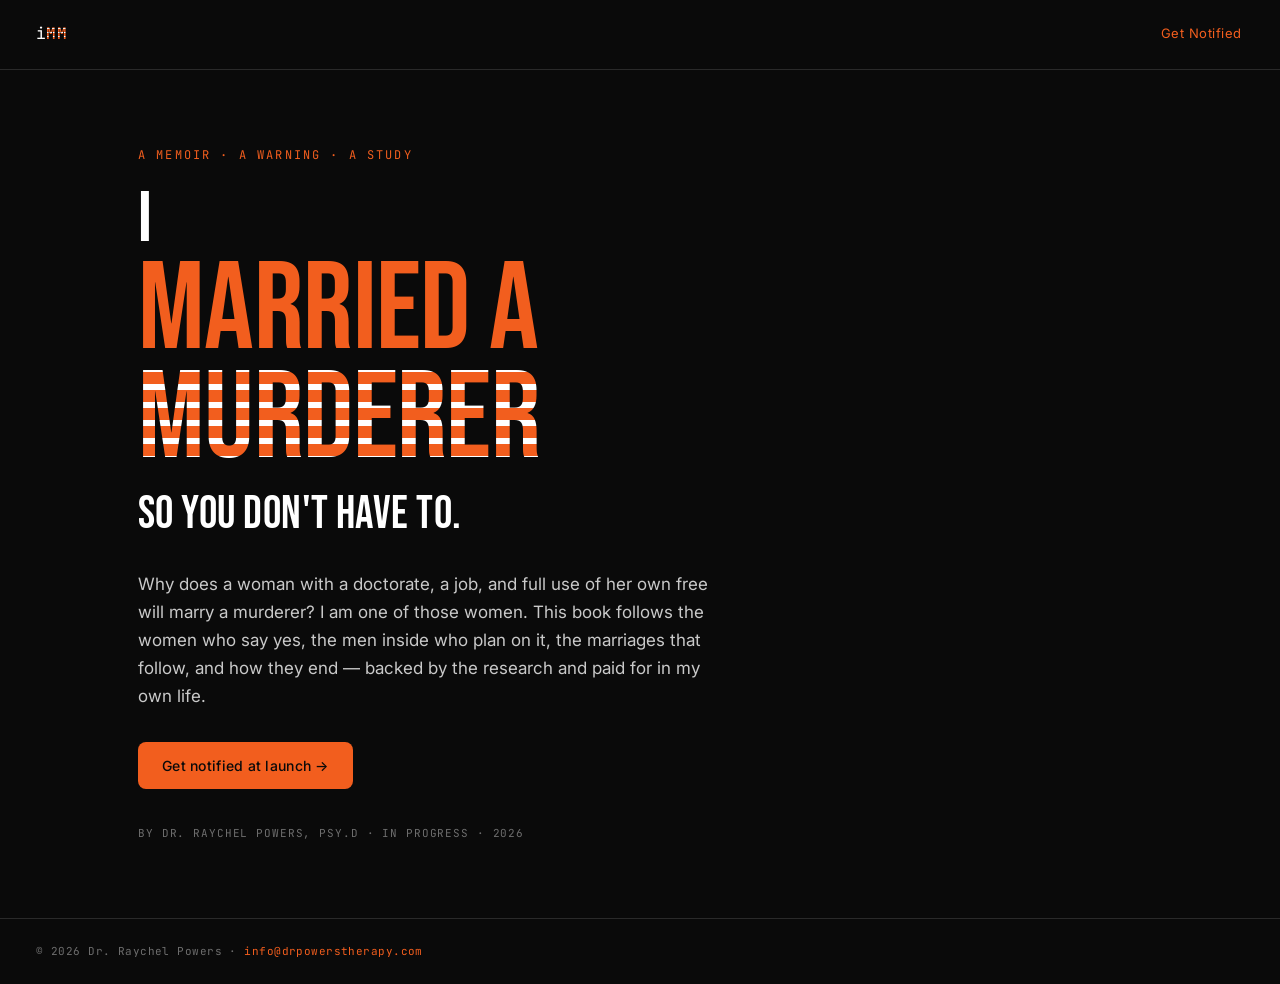
==== index.html @ 059d2bff "Initial commit: book launch site Public-facing landing page for the in-progress book "I Married a Mu" ====
<!DOCTYPE html>
<html lang="en">
<head>
  <meta charset="UTF-8">
  <meta name="viewport" content="width=device-width, initial-scale=1.0">
  <title>I Married a Murderer (so you don't have to) &mdash; Dr. Raychel Powers, Psy.D</title>
  <meta name="description" content="A psychologist marries a murderer, then turns the clinical lens on herself, the women who say yes, and the men inside who plan on it. In progress, 2026.">
  <meta property="og:type" content="website">
  <meta property="og:title" content="I Married a Murderer (so you don't have to)">
  <meta property="og:description" content="By Dr. Raychel Powers, Psy.D. A memoir, a warning, a study.">
  <meta name="theme-color" content="#0A0A0A">
  <link rel="icon" type="image/svg+xml" href="data:image/svg+xml,%3Csvg xmlns='http://www.w3.org/2000/svg' viewBox='0 0 32 32'%3E%3Crect width='32' height='32' fill='%230A0A0A'/%3E%3Ccircle cx='16' cy='16' r='10' fill='%23F25E1E'/%3E%3C/svg%3E">
  <link rel="preconnect" href="https://fonts.googleapis.com">
  <link rel="preconnect" href="https://fonts.gstatic.com" crossorigin>
  <link href="https://fonts.googleapis.com/css2?family=Bebas+Neue&family=Inter:wght@400;500&family=JetBrains+Mono:wght@400&display=swap" rel="stylesheet">
  <link rel="stylesheet" href="styles.css">
</head>
<body>
  <nav class="nav">
    <a class="brand" href="/" aria-label="iMM home">i<span class="mm">MM</span></a>
    <a class="nav-cta" href="mailto:info@drpowerstherapy.com?subject=Notify%20me%20about%20I%20Married%20a%20Murderer">Get Notified</a>
  </nav>

  <main class="hero">
    <p class="eyebrow">A memoir &middot; A warning &middot; A study</p>
    <h1 class="title">
      <span class="t-i">I</span>
      <span class="t-married">MARRIED A</span>
      <span class="t-murderer">MURDERER</span>
    </h1>
    <p class="tag">so you don't have to.</p>
    <p class="lede">Why does a woman with a doctorate, a job, and full use of her own free will marry a murderer? I am one of those women. This book follows the women who say yes, the men inside who plan on it, the marriages that follow, and how they end &mdash; backed by the research and paid for in my own life.</p>
    <div class="ctas">
      <a class="cta" href="mailto:info@drpowerstherapy.com?subject=Notify%20me%20about%20I%20Married%20a%20Murderer&amp;body=Please%20notify%20me%20when%20the%20book%20launches.">Get notified at launch &rarr;</a>
    </div>
    <p class="byline">BY DR. RAYCHEL POWERS, PSY.D &middot; IN PROGRESS &middot; 2026</p>
  </main>

  <footer class="footer">
    <p>&copy; 2026 Dr. Raychel Powers &middot; <a href="mailto:info@drpowerstherapy.com">info@drpowerstherapy.com</a></p>
  </footer>
</body>
</html>
---- styles.css ----
:root {
  --bg: #0A0A0A;
  --fg: #FFFFFF;
  --orange: #F25E1E;
  --muted: #C9C9C9;
  --dim: #6E6E6E;
  --line: #2A2A2A;
  --font-display: 'Bebas Neue', 'Impact', 'Arial Narrow', sans-serif;
  --font-body: 'Inter', system-ui, -apple-system, sans-serif;
  --font-mono: 'JetBrains Mono', ui-monospace, SFMono-Regular, Menlo, monospace;
}

* { box-sizing: border-box; margin: 0; padding: 0; }

html { -webkit-text-size-adjust: 100%; }

body {
  background: var(--bg);
  color: var(--fg);
  font-family: var(--font-body);
  font-size: 16px;
  line-height: 1.5;
  min-height: 100vh;
  display: flex;
  flex-direction: column;
  -webkit-font-smoothing: antialiased;
  -moz-osx-font-smoothing: grayscale;
}

a { color: inherit; }

/* ---------- nav ---------- */
.nav {
  display: flex;
  justify-content: space-between;
  align-items: center;
  padding: 18px clamp(20px, 4vw, 36px);
  border-bottom: 0.5px solid var(--line);
}

.brand {
  font-family: var(--font-mono);
  font-size: 16px;
  color: var(--fg);
  letter-spacing: 0.02em;
  text-decoration: none;
}

.brand .mm {
  background-image: repeating-linear-gradient(0deg, var(--orange) 0 3px, var(--fg) 3px 4px);
  -webkit-background-clip: text;
  background-clip: text;
  -webkit-text-fill-color: transparent;
  color: transparent;
  font-weight: 500;
}

.nav-cta {
  font-family: var(--font-body);
  font-size: 13px;
  color: var(--orange);
  text-decoration: none;
  letter-spacing: 0.04em;
  padding: 6px 2px;
  border-bottom: 0.5px solid transparent;
  transition: border-color 0.15s ease;
}

.nav-cta:hover { border-bottom-color: var(--orange); }

/* ---------- hero ---------- */
.hero {
  flex: 1;
  width: 100%;
  max-width: 1100px;
  margin: 0 auto;
  padding: clamp(40px, 6vw, 80px) clamp(20px, 5vw, 48px);
}

.eyebrow {
  font-family: var(--font-mono);
  font-size: 12px;
  color: var(--orange);
  letter-spacing: 0.18em;
  margin-bottom: 24px;
  text-transform: uppercase;
}

.title {
  font-family: var(--font-display);
  font-weight: 400;
  line-height: 0.88;
  margin: 0;
}

.t-i {
  display: block;
  font-size: clamp(40px, 8vw, 72px);
  color: var(--fg);
  letter-spacing: 0.005em;
}

.t-married {
  display: block;
  font-size: clamp(58px, 13vw, 124px);
  color: var(--orange);
  margin-top: 4px;
  letter-spacing: -0.005em;
}

.t-murderer {
  display: block;
  font-size: clamp(58px, 13vw, 124px);
  letter-spacing: -0.005em;
  background-image: repeating-linear-gradient(
    0deg,
    var(--orange) 0 12px,
    var(--fg) 12px 18px
  );
  -webkit-background-clip: text;
  background-clip: text;
  -webkit-text-fill-color: transparent;
  color: transparent;
}

.tag {
  font-family: var(--font-display);
  font-size: clamp(26px, 5vw, 46px);
  color: var(--fg);
  margin: 18px 0 32px;
  letter-spacing: 0.01em;
  line-height: 1;
}

.lede {
  font-size: clamp(15px, 1.5vw, 17px);
  line-height: 1.65;
  color: var(--muted);
  max-width: 580px;
  margin-bottom: 32px;
}

.ctas {
  display: flex;
  gap: 12px;
  align-items: center;
  flex-wrap: wrap;
}

.cta {
  display: inline-block;
  background: var(--orange);
  color: var(--bg);
  font-family: var(--font-body);
  font-size: 14px;
  font-weight: 500;
  padding: 13px 24px;
  border-radius: 8px;
  letter-spacing: 0.02em;
  text-decoration: none;
  transition: transform 0.15s ease, background 0.15s ease;
}

.cta:hover { transform: translateY(-1px); background: #FF6F32; }
.cta:active { transform: translateY(0); }

.byline {
  margin-top: 36px;
  font-family: var(--font-mono);
  font-size: 11px;
  color: var(--dim);
  letter-spacing: 0.08em;
}

/* ---------- footer ---------- */
.footer {
  padding: 24px clamp(20px, 4vw, 36px);
  border-top: 0.5px solid var(--line);
  font-family: var(--font-mono);
  font-size: 11px;
  color: var(--dim);
  letter-spacing: 0.04em;
}

.footer a { color: var(--orange); text-decoration: none; }
.footer a:hover { text-decoration: underline; }

/* ---------- mobile stripe scaling ---------- */
@media (max-width: 600px) {
  .t-murderer {
    background-image: repeating-linear-gradient(
      0deg,
      var(--orange) 0 7px,
      var(--fg) 7px 11px
    );
  }
}

@media (prefers-reduced-motion: reduce) {
  .cta { transition: none; }
}
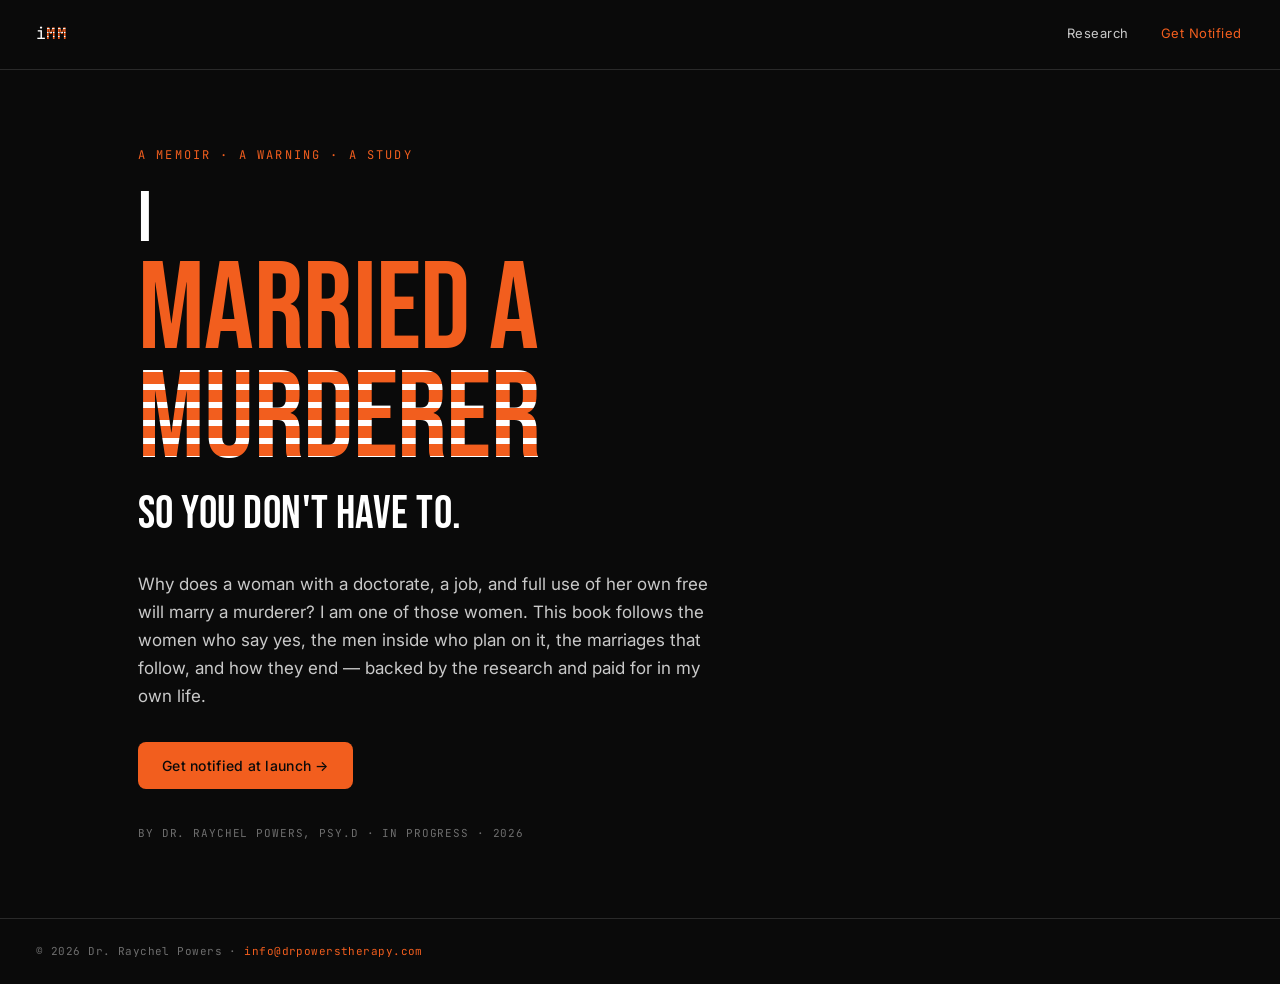
==== commit 6326d1c5: "Add Research page with evidence-tagged study cards The Research page turns the author's working rese" ====
--- a/index.html
+++ b/index.html
@@ -18,7 +18,10 @@
 <body>
   <nav class="nav">
     <a class="brand" href="/" aria-label="iMM home">i<span class="mm">MM</span></a>
-    <a class="nav-cta" href="mailto:info@drpowerstherapy.com?subject=Notify%20me%20about%20I%20Married%20a%20Murderer">Get Notified</a>
+    <div class="nav-right">
+      <a class="nav-link" href="/research/">Research</a>
+      <a class="nav-cta" href="mailto:info@drpowerstherapy.com?subject=Notify%20me%20about%20I%20Married%20a%20Murderer">Get Notified</a>
+    </div>
   </nav>
 
   <main class="hero">
--- a/styles.css
+++ b/styles.css
@@ -199,3 +199,212 @@
 @media (prefers-reduced-motion: reduce) {
   .cta { transition: none; }
 }
+
+/* ---------- nav right cluster (with Research link) ---------- */
+.nav-right { display: flex; align-items: center; gap: clamp(14px, 3vw, 28px); }
+.nav-link {
+  font-family: var(--font-body);
+  font-size: 13px;
+  color: var(--muted);
+  text-decoration: none;
+  letter-spacing: 0.04em;
+  padding: 6px 2px;
+  border-bottom: 0.5px solid transparent;
+  transition: color 0.15s ease, border-color 0.15s ease;
+}
+.nav-link:hover { color: var(--fg); }
+.nav-link.active { color: var(--orange); border-bottom-color: var(--orange); }
+
+/* ---------- research page ---------- */
+.page {
+  flex: 1;
+  width: 100%;
+  max-width: 900px;
+  margin: 0 auto;
+  padding: clamp(32px, 5vw, 64px) clamp(20px, 5vw, 48px);
+}
+
+.page-hero {
+  padding-bottom: 28px;
+  border-bottom: 0.5px solid var(--line);
+  margin-bottom: 12px;
+}
+
+.page-eyebrow {
+  font-family: var(--font-mono);
+  font-size: 11px;
+  color: var(--orange);
+  letter-spacing: 0.18em;
+  margin-bottom: 12px;
+  text-transform: uppercase;
+}
+
+.page-title {
+  font-family: var(--font-display);
+  font-weight: 400;
+  font-size: clamp(56px, 11vw, 110px);
+  line-height: 0.9;
+  color: var(--orange);
+  letter-spacing: -0.005em;
+  margin: 0 0 18px;
+}
+
+.page-lede {
+  font-size: clamp(14px, 1.5vw, 16px);
+  line-height: 1.65;
+  color: var(--muted);
+  max-width: 620px;
+  margin-bottom: 20px;
+}
+
+/* chip legend */
+.legend {
+  display: flex;
+  gap: 14px;
+  flex-wrap: wrap;
+  padding: 14px 0 0;
+}
+.legend-item {
+  display: flex;
+  align-items: center;
+  gap: 8px;
+  font-family: var(--font-mono);
+  font-size: 11px;
+  color: var(--dim);
+  letter-spacing: 0.04em;
+}
+
+/* section */
+.section {
+  padding: 44px 0 8px;
+}
+.section-eyebrow {
+  font-family: var(--font-mono);
+  font-size: 10px;
+  color: var(--orange);
+  letter-spacing: 0.2em;
+  margin-bottom: 8px;
+  text-transform: uppercase;
+}
+.section-title {
+  font-family: var(--font-display);
+  font-weight: 400;
+  font-size: clamp(28px, 4.5vw, 48px);
+  line-height: 1;
+  color: var(--fg);
+  letter-spacing: 0.005em;
+  margin: 0 0 24px;
+}
+
+/* study card */
+.card {
+  display: grid;
+  grid-template-columns: 140px 1fr;
+  gap: 22px;
+  padding: 20px 0;
+  border-top: 0.5px solid var(--line);
+  align-items: start;
+}
+.section .card:last-of-type { border-bottom: 0.5px solid var(--line); }
+
+.chip {
+  font-family: var(--font-mono);
+  font-size: 10px;
+  letter-spacing: 0.1em;
+  padding: 5px 8px;
+  border-radius: 3px;
+  text-align: center;
+  display: inline-block;
+  white-space: nowrap;
+  line-height: 1.2;
+  align-self: start;
+}
+.chip.robust {
+  background: var(--orange);
+  color: var(--bg);
+  border: 0.5px solid var(--orange);
+}
+.chip.limited {
+  background: transparent;
+  color: var(--muted);
+  border: 0.5px solid var(--dim);
+}
+.chip.speculation {
+  background: transparent;
+  color: var(--dim);
+  border: 0.5px dashed var(--dim);
+}
+.chip.none {
+  background: transparent;
+  color: var(--dim);
+  border: 0.5px solid transparent;
+  font-style: italic;
+}
+
+.card-body p.claim {
+  font-size: 15px;
+  line-height: 1.6;
+  color: #E5E5E5;
+  margin: 0 0 10px;
+}
+.card-body p.source {
+  font-family: var(--font-mono);
+  font-size: 11px;
+  letter-spacing: 0.04em;
+  color: var(--dim);
+  margin: 0;
+  line-height: 1.6;
+}
+.card-body p.source a {
+  color: var(--orange);
+  text-decoration: none;
+}
+.card-body p.source a:hover { text-decoration: underline; }
+
+/* reading list */
+.readinglist {
+  list-style: none;
+  padding: 0;
+  margin: 0;
+}
+.readinglist li {
+  display: grid;
+  grid-template-columns: 56px 1fr;
+  gap: 22px;
+  padding: 20px 0;
+  border-top: 0.5px solid var(--line);
+  align-items: start;
+}
+.readinglist li:last-child { border-bottom: 0.5px solid var(--line); }
+.readinglist .num {
+  font-family: var(--font-mono);
+  font-size: 13px;
+  color: var(--orange);
+  letter-spacing: 0.06em;
+  padding-top: 2px;
+}
+.readinglist .title {
+  margin: 0 0 6px;
+  font-size: 15px;
+  color: var(--fg);
+  line-height: 1.4;
+}
+.readinglist .title em {
+  font-style: italic;
+  color: var(--fg);
+}
+.readinglist .source-link {
+  font-family: var(--font-mono);
+  font-size: 11px;
+  color: var(--orange);
+  text-decoration: none;
+  letter-spacing: 0.04em;
+}
+.readinglist .source-link:hover { text-decoration: underline; }
+
+/* mobile: stack chip above claim */
+@media (max-width: 640px) {
+  .card { grid-template-columns: 1fr; gap: 10px; }
+  .readinglist li { grid-template-columns: 1fr; gap: 8px; }
+  .readinglist .num { padding-top: 0; }
+}
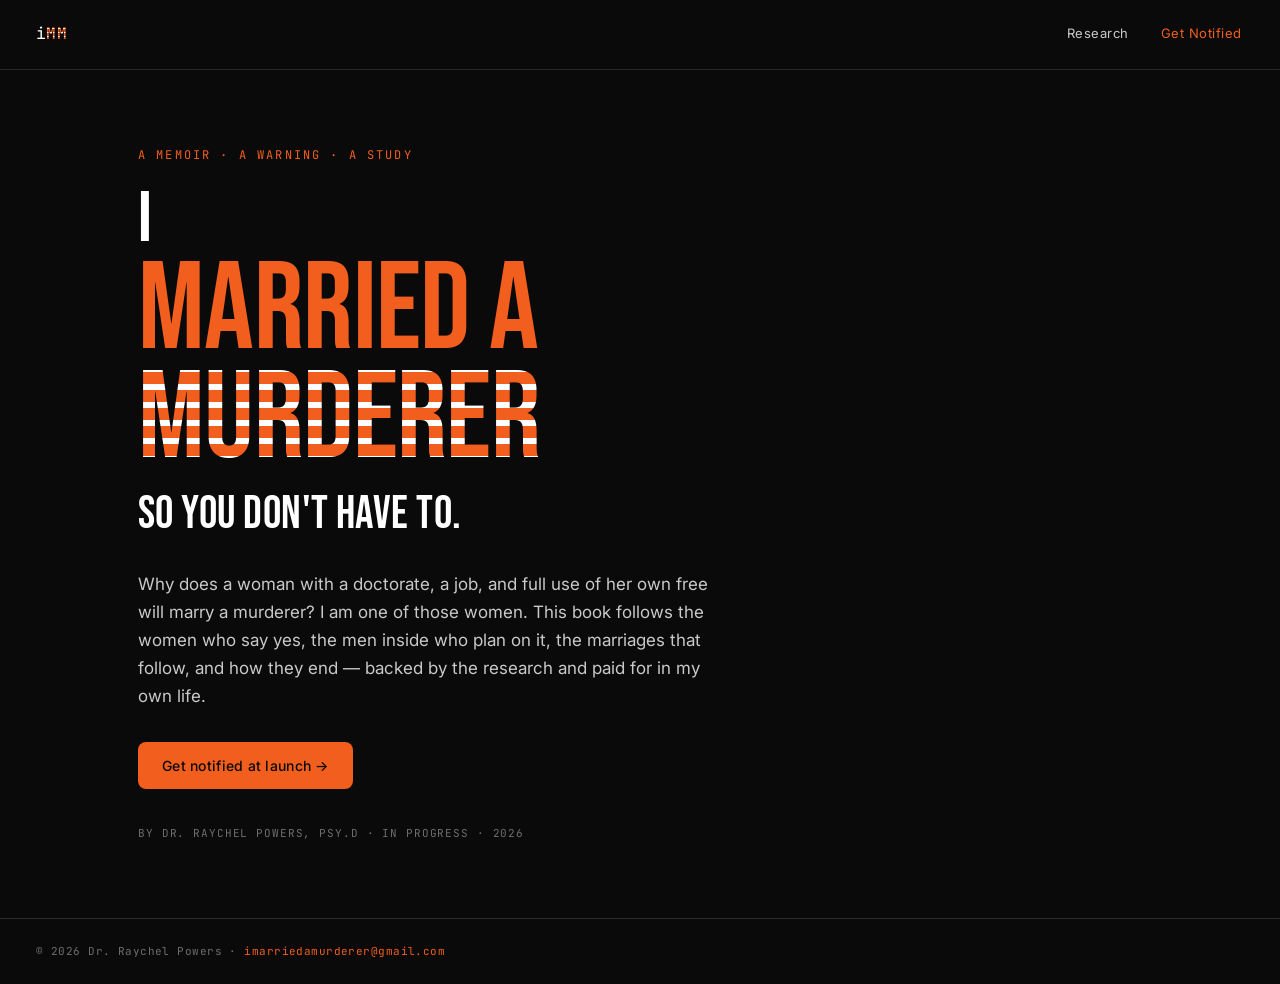
==== commit 28c29373: "Switch site contact to dedicated book inbox Replace info@drpowerstherapy.com (her clinical practice)" ====
--- a/index.html
+++ b/index.html
@@ -20,7 +20,7 @@
     <a class="brand" href="/" aria-label="iMM home">i<span class="mm">MM</span></a>
     <div class="nav-right">
       <a class="nav-link" href="/research/">Research</a>
-      <a class="nav-cta" href="mailto:info@drpowerstherapy.com?subject=Notify%20me%20about%20I%20Married%20a%20Murderer">Get Notified</a>
+      <a class="nav-cta" href="mailto:imarriedamurderer@gmail.com?subject=Notify%20me%20about%20I%20Married%20a%20Murderer">Get Notified</a>
     </div>
   </nav>
 
@@ -34,13 +34,13 @@
     <p class="tag">so you don't have to.</p>
     <p class="lede">Why does a woman with a doctorate, a job, and full use of her own free will marry a murderer? I am one of those women. This book follows the women who say yes, the men inside who plan on it, the marriages that follow, and how they end &mdash; backed by the research and paid for in my own life.</p>
     <div class="ctas">
-      <a class="cta" href="mailto:info@drpowerstherapy.com?subject=Notify%20me%20about%20I%20Married%20a%20Murderer&amp;body=Please%20notify%20me%20when%20the%20book%20launches.">Get notified at launch &rarr;</a>
+      <a class="cta" href="mailto:imarriedamurderer@gmail.com?subject=Notify%20me%20about%20I%20Married%20a%20Murderer&amp;body=Please%20notify%20me%20when%20the%20book%20launches.">Get notified at launch &rarr;</a>
     </div>
     <p class="byline">BY DR. RAYCHEL POWERS, PSY.D &middot; IN PROGRESS &middot; 2026</p>
   </main>
 
   <footer class="footer">
-    <p>&copy; 2026 Dr. Raychel Powers &middot; <a href="mailto:info@drpowerstherapy.com">info@drpowerstherapy.com</a></p>
+    <p>&copy; 2026 Dr. Raychel Powers &middot; <a href="mailto:imarriedamurderer@gmail.com">imarriedamurderer@gmail.com</a></p>
   </footer>
 </body>
 </html>
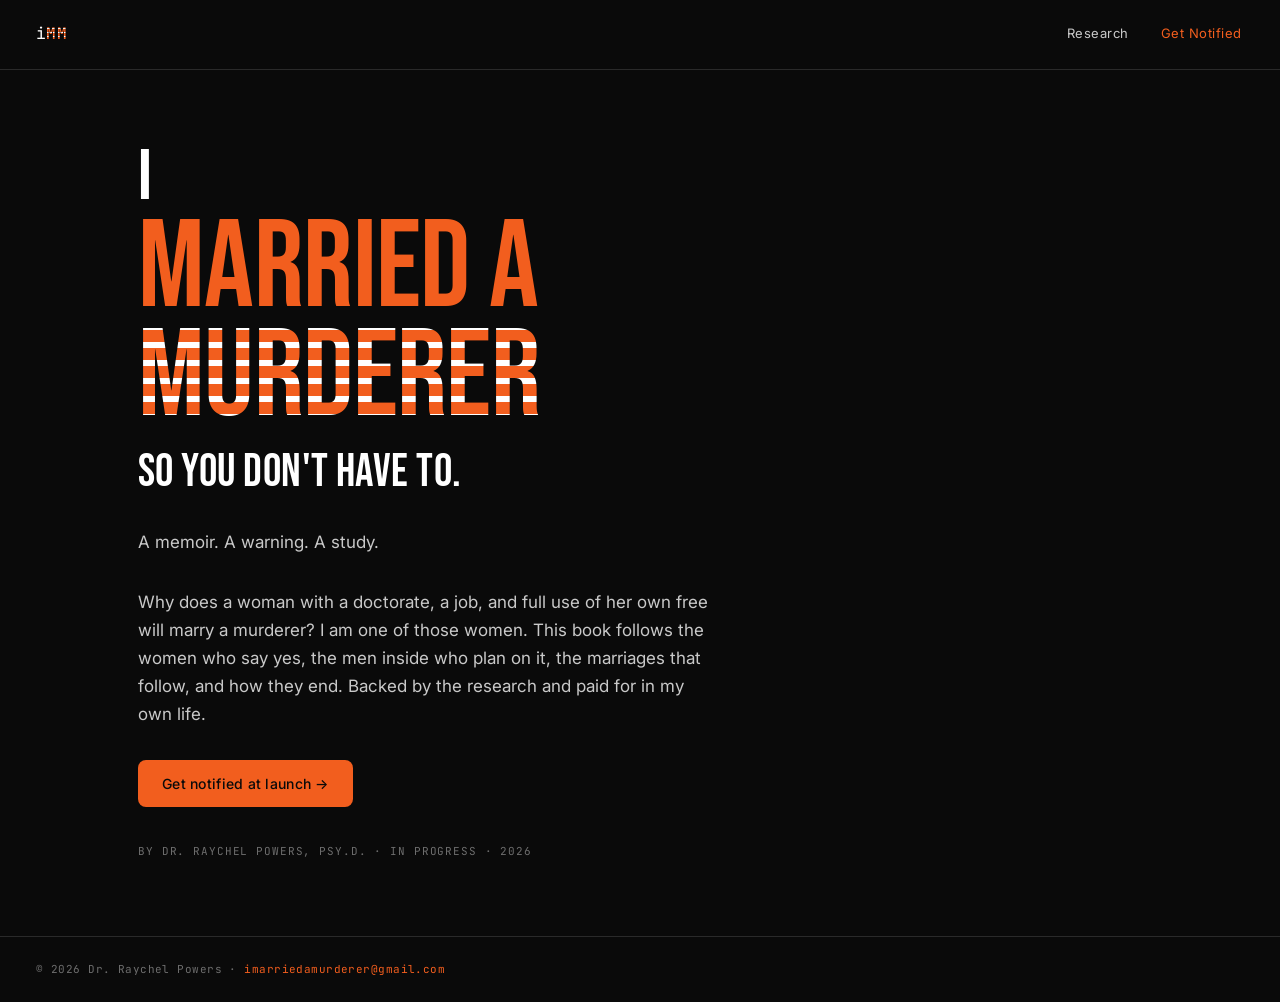
==== commit b61ad6d0: "Voice pass: rewrite em dashes, drop eyebrows, keep tagline, fix Psy.D. Co-Authored-By: Claude Opus 5" ====
--- a/index.html
+++ b/index.html
@@ -3,7 +3,7 @@
 <head>
   <meta charset="UTF-8">
   <meta name="viewport" content="width=device-width, initial-scale=1.0">
-  <title>I Married a Murderer (so you don't have to) &mdash; Dr. Raychel Powers, Psy.D</title>
+  <title>I Married a Murderer (so you don't have to), by Dr. Raychel Powers, Psy.D.</title>
   <meta name="description" content="A psychologist marries a murderer, then turns the clinical lens on herself, the women who say yes, and the men inside who plan on it. In progress, 2026.">
   <meta property="og:type" content="website">
   <meta property="og:title" content="I Married a Murderer (so you don't have to)">
@@ -25,18 +25,18 @@
   </nav>
 
   <main class="hero">
-    <p class="eyebrow">A memoir &middot; A warning &middot; A study</p>
     <h1 class="title">
       <span class="t-i">I</span>
       <span class="t-married">MARRIED A</span>
       <span class="t-murderer">MURDERER</span>
     </h1>
     <p class="tag">so you don't have to.</p>
-    <p class="lede">Why does a woman with a doctorate, a job, and full use of her own free will marry a murderer? I am one of those women. This book follows the women who say yes, the men inside who plan on it, the marriages that follow, and how they end &mdash; backed by the research and paid for in my own life.</p>
+    <p class="lede">A memoir. A warning. A study.</p>
+    <p class="lede">Why does a woman with a doctorate, a job, and full use of her own free will marry a murderer? I am one of those women. This book follows the women who say yes, the men inside who plan on it, the marriages that follow, and how they end. Backed by the research and paid for in my own life.</p>
     <div class="ctas">
       <a class="cta" href="mailto:imarriedamurderer@gmail.com?subject=Notify%20me%20about%20I%20Married%20a%20Murderer&amp;body=Please%20notify%20me%20when%20the%20book%20launches.">Get notified at launch &rarr;</a>
     </div>
-    <p class="byline">BY DR. RAYCHEL POWERS, PSY.D &middot; IN PROGRESS &middot; 2026</p>
+    <p class="byline">BY DR. RAYCHEL POWERS, PSY.D. &middot; IN PROGRESS &middot; 2026</p>
   </main>
 
   <footer class="footer">
